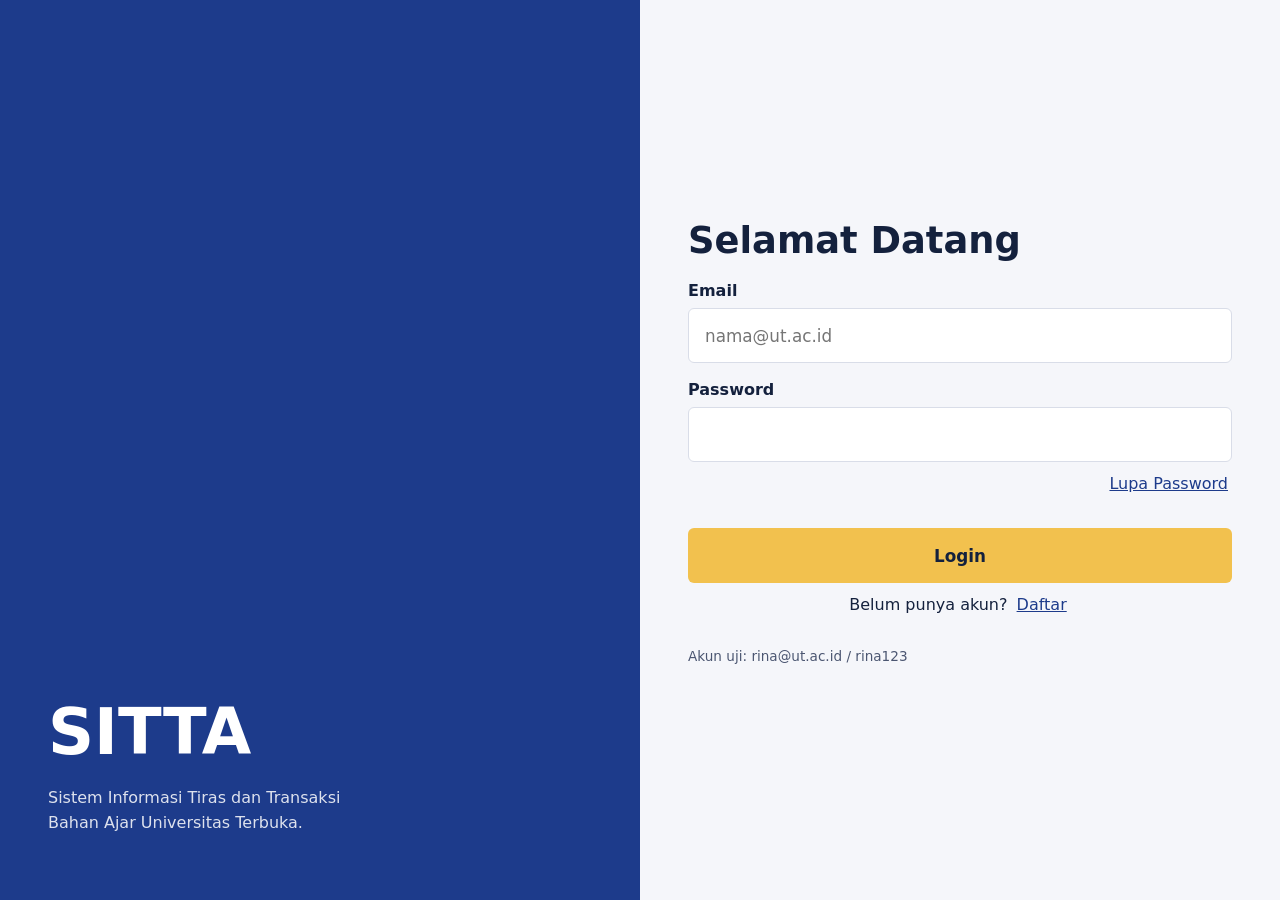
==== index.html @ 622b1bda "First commit" ====
<!doctype html>
<html lang="id">
  <head>
    <meta charset="UTF-8" />
    <meta name="viewport" content="width=device-width, initial-scale=1" />
    <title>Login - SITTA</title>
    <link rel="stylesheet" href="css/style.css" />
  </head>
  <body data-page="login">
    <div class="login-page">
      <header class="login-hero">
        <h1>SITTA</h1>
        <p>
          Sistem Informasi Tiras dan Transaksi Bahan Ajar Universitas Terbuka.
        </p>
      </header>
      <main class="login-box">
        <form id="formLogin" novalidate>
          <h2>Selamat Datang</h2>
          <label for="email">Email</label>
          <input
            type="email"
            id="email"
            name="email"
            autocomplete="username"
            placeholder="nama@ut.ac.id"
          />
          <label for="password">Password</label>
          <input
            type="password"
            id="password"
            name="password"
            autocomplete="current-password"
          />
          <div class="row-links">
            <span></span
            ><button type="button" class="link" data-open="modalLupa">
              Lupa Password
            </button>
          </div>
          <p class="err" id="loginErr" role="alert"></p>
          <button type="submit" class="btn">Login</button>
          <p class="row-links" style="justify-content: center">
            Belum punya akun?&nbsp;<button
              type="button"
              class="link"
              data-open="modalDaftar"
            >
              Daftar
            </button>
          </p>
          <p class="hint">Akun uji: rina@ut.ac.id / rina123</p>
        </form>
      </main>
    </div>

    <div
      class="modal"
      id="modalLupa"
      role="dialog"
      aria-modal="true"
      aria-labelledby="tLupa"
    >
      <form class="modal-card" id="formLupa" novalidate>
        <h2 id="tLupa">Lupa Password</h2>
        <p class="muted">
          Masukkan email terdaftar untuk menerima tautan reset.
        </p>
        <label for="lupaEmail">Email</label>
        <input type="email" id="lupaEmail" name="email" />
        <p class="err" id="lupaMsg" role="alert"></p>
        <div class="actions">
          <button type="button" class="btn ghost" data-close="modalLupa">
            Tutup</button
          ><button type="submit" class="btn">Kirim tautan</button>
        </div>
      </form>
    </div>

    <div
      class="modal"
      id="modalDaftar"
      role="dialog"
      aria-modal="true"
      aria-labelledby="tDaftar"
    >
      <form class="modal-card" id="formDaftar" novalidate>
        <h2 id="tDaftar">Daftar Akun</h2>
        <label for="dNama">Nama lengkap</label>
        <input type="text" id="dNama" name="nama" />
        <label for="dEmail">Email</label>
        <input type="email" id="dEmail" name="email" />
        <label for="dPw">Password (min. 6 karakter)</label>
        <input type="password" id="dPw" name="password" />
        <label for="dKonf">Konfirmasi password</label>
        <input type="password" id="dKonf" name="konfirmasi" />
        <p class="err" id="daftarMsg" role="alert"></p>
        <div class="actions">
          <button type="button" class="btn ghost" data-close="modalDaftar">
            Batal
          </button>
          <button type="submit" class="btn">Daftar</button>
        </div>
      </form>
    </div>
    <script src="js/data.js"></script>
    <script src="js/script.js"></script>
  </body>
</html>
---- css/style.css ----
:root {
  --ink: #14213d;
  --blue: #1d3b8b;
  --sun: #f2c14e;
  --sun-d: #d9a521;
  --paper: #f5f6fa;
  --line: #d9dde8;
  --red: #d7392f;
  --ok: #1f7a4d;
  --white: #fff;
}
* {
  box-sizing: border-box;
}
body {
  margin: 0;
  font:
    16px/1.55 "Segoe UI",
    system-ui,
    sans-serif;
  color: var(--ink);
  background: var(--paper);
}
h1,
h2,
h3 {
  line-height: 1.2;
  margin: 0 0 0.5rem;
}
a {
  color: var(--blue);
}
:focus-visible {
  outline: 3px solid var(--blue);
  outline-offset: 2px;
}
button,
input,
select {
  font: inherit;
}
.btn {
  background: var(--sun);
  color: var(--ink);
  border: 0;
  border-radius: 6px;
  padding: 0.65rem 1.1rem;
  font-weight: 700;
  cursor: pointer;
}
.btn:hover {
  background: var(--sun-d);
}
.btn.ghost {
  background: transparent;
  border: 1px solid var(--line);
  font-weight: 600;
}
.link {
  background: none;
  border: 0;
  color: var(--blue);
  cursor: pointer;
  text-decoration: underline;
  padding: 0.25rem;
}
label {
  display: block;
  font-weight: 600;
  margin: 0.9rem 0 0.25rem;
}
input,
select {
  width: 100%;
  padding: 0.6rem 0.7rem;
  border: 1px solid var(--line);
  border-radius: 6px;
  background: var(--white);
}
.err {
  color: var(--red);
  min-height: 1.3em;
  margin: 0.5rem 0 0;
  font-size: 0.92rem;
}
.ok {
  color: var(--ok);
}
.login-page {
  min-height: 100vh;
  display: grid;
  grid-template-columns: 1fr 1fr;
}
.login-hero {
  background: var(--blue);
  color: var(--white);
  padding: 3rem;
  display: flex;
  flex-direction: column;
  justify-content: flex-end;
}
.login-hero h1 {
  font-size: clamp(2.4rem, 5vw, 4rem);
  margin: 0;
}
.login-hero p {
  max-width: 30ch;
  opacity: 0.85;
}
.login-box {
  display: flex;
  align-items: center;
  justify-content: center;
  max-width: none;
  margin: 0;
  padding: 2rem 3rem;
}
.login-box form {
  width: 100%;
  max-width: none;
}
.login-box h2 {
  font-size: 2.3rem;
  margin-bottom: 1rem;
}
.login-box input {
  padding: 0.85rem 1rem;
  font-size: 1.05rem;
}
.login-box .btn {
  display: block;
  width: 100%;
  box-sizing: border-box;
  padding: 0.9rem 1.1rem;
  font-size: 1.05rem;
}
.row-links {
  display: flex;
  justify-content: space-between;
  align-items: center;
  margin-top: 0.4rem;
}
.hint {
  font-size: 0.85rem;
  color: #4b5671;
  margin-top: 1.5rem;
}
.modal {
  position: fixed;
  inset: 0;
  background: rgba(20, 33, 61, 0.6);
  display: none;
  align-items: center;
  justify-content: center;
  padding: 1rem;
  z-index: 50;
}
.modal.show {
  display: flex;
}
.modal-card {
  background: var(--white);
  border-radius: 10px;
  padding: 1.5rem;
  width: min(26rem, 100%);
  max-height: 90vh;
  overflow: auto;
}
.modal-card .btn {
  width: auto;
  margin-top: 0;
}
.modal-card .actions {
  display: flex;
  gap: 0.5rem;
  justify-content: flex-end;
  margin-top: 1rem;
}
.nav {
  background: var(--ink);
  color: var(--white);
  display: flex;
  align-items: center;
  gap: 1rem;
  padding: 0 1rem;
  flex-wrap: wrap;
}
.brand {
  display: flex;
  align-items: center;
  gap: 0.5rem;
  color: var(--sun) !important;
  font-weight: 800;
  padding: 0.8rem 0 !important;
  margin-right: 0.5rem;
}
.brand img {
  height: 28px;
}
.nav ul {
  list-style: none;
  margin: 0;
  padding: 0;
  display: flex;
  flex-wrap: wrap;
}
.nav li {
  position: relative;
}
.nav a,
.nav .dd > button {
  display: block;
  color: var(--white);
  text-decoration: none;
  padding: 0.9rem;
  background: none;
  border: 0;
  cursor: pointer;
}
.nav a.active {
  box-shadow: inset 0 -4px 0 var(--sun);
}
.nav a:hover,
.nav .dd > button:hover,
.dd.open > button {
  background: var(--red);
}
.nav .brand:hover {
  background: none;
}
.sub {
  display: flex;
  flex-direction: column;
  position: absolute;
  left: 0;
  top: 100%;
  min-width: 18rem;
  background: var(--white);
  border-top: 4px solid var(--sun);
  box-shadow: 0 10px 24px rgba(0, 0, 0, 0.25);
  z-index: 20;
  visibility: hidden;
  opacity: 0;
  transform: translateY(-6px);
  transition:
    opacity 0.15s,
    transform 0.15s,
    visibility 0.15s;
}
.dd.open .sub {
  visibility: visible;
  opacity: 1;
  transform: none;
}
.caret {
  display: inline-block;
  transition: transform 0.15s;
}
.dd.open .caret {
  transform: rotate(180deg);
}
.nav .brand.active {
  background: none;
}
.nav .sub a {
  color: var(--ink);
  white-space: nowrap;
  padding: 0.8rem 1rem;
  border-bottom: 1px solid var(--line);
}
.nav .sub a:hover {
  background: var(--sun);
}
.who {
  margin-left: auto;
  display: flex;
  gap: 0.7rem;
  align-items: center;
  font-size: 0.9rem;
}
.who .btn {
  padding: 0.35rem 0.8rem;
}
main {
  max-width: 62rem;
  margin: 0 auto;
  padding: 1.5rem 1rem 3rem;
}
.greet {
  font-size: clamp(1.8rem, 4vw, 2.6rem);
}
.muted {
  color: #4b5671;
}
.stats {
  display: grid;
  grid-template-columns: repeat(auto-fit, minmax(11rem, 1fr));
  gap: 1rem;
  margin: 1.5rem 0;
}
.stat {
  background: var(--white);
  border-left: 6px solid var(--sun);
  padding: 1rem;
  border-radius: 6px;
}
.stat strong {
  display: block;
  font-size: 1.8rem;
}
.panel {
  background: var(--white);
  border: 1px solid var(--line);
  border-radius: 8px;
  padding: 1.2rem;
  margin-top: 1.2rem;
}
.inline-form {
  display: flex;
  gap: 0.6rem;
  align-items: end;
  flex-wrap: wrap;
}
.inline-form > div {
  flex: 1 1 14rem;
}
.grid-form {
  display: grid;
  grid-template-columns: repeat(auto-fit, minmax(10rem, 1fr));
  gap: 0 1rem;
  align-items: end;
}
.table-wrap {
  overflow-x: auto;
}
table {
  width: 100%;
  border-collapse: collapse;
}
th,
td {
  padding: 0.6rem 0.7rem;
  text-align: left;
  border-bottom: 1px solid var(--line);
}
th {
  background: var(--ink);
  color: var(--white);
  font-weight: 600;
}
tr.new {
  animation: flash 1.6s;
}
@keyframes flash {
  from {
    background: var(--sun);
  }
  to {
    background: transparent;
  }
}
.tag {
  display: inline-block;
  padding: 0.1rem 0.6rem;
  border-radius: 99px;
  font-size: 0.82rem;
  font-weight: 700;
  background: #e5f3ec;
  color: var(--ok);
}
.tag.low {
  background: #fde7e5;
  color: var(--red);
}
.result-head {
  background: var(--blue);
  color: var(--white);
  border-radius: 8px;
  padding: 1.6rem;
  margin-top: 1.5rem;
}
.result-head h2 {
  margin-bottom: 0.8rem;
}
.result-head .tag {
  background: var(--sun);
  color: var(--ink);
}
.bar {
  height: 12px;
  background: rgba(255, 255, 255, 0.25);
  border-radius: 99px;
  overflow: hidden;
  margin: 1rem 0 0.3rem;
}
.bar > span {
  display: block;
  height: 100%;
  background: var(--sun);
  transition: width 0.6s;
}
dl {
  display: grid;
  grid-template-columns: max-content 1fr;
  gap: 0.3rem 1.2rem;
  margin: 1rem 0 0;
}
dt {
  opacity: 0.8;
}
dd {
  margin: 0;
  font-weight: 600;
}
.timeline {
  list-style: none;
  padding: 0;
  margin: 0;
  border-left: 3px solid var(--sun);
}
.timeline li {
  padding: 0 0 1rem 1rem;
  position: relative;
}
.timeline li::before {
  content: "";
  position: absolute;
  left: -9px;
  top: 0.4rem;
  width: 15px;
  height: 15px;
  border-radius: 50%;
  background: var(--sun);
  border: 3px solid var(--white);
}
.timeline time {
  display: block;
  font-size: 0.85rem;
  color: #4b5671;
}
footer {
  text-align: center;
  color: #4b5671;
  font-size: 0.85rem;
  padding: 1.5rem;
}
.thumb {
  display: block;
  width: 48px;
  height: 64px;
  object-fit: cover;
  border-radius: 4px;
  border: 1px solid var(--line);
}
.thumb.kosong {
  display: flex;
  align-items: center;
  justify-content: center;
  background: var(--paper);
  color: #4b5671;
  font-size: 0.65rem;
  text-align: center;
}
.table-wrap .btn {
  padding: 0.3rem 0.8rem;
}
.modal-card dl {
  margin: 1rem 0;
}
.modal-card dt {
  opacity: 1;
  color: #4b5671;
}
.thumb {
  display: block;
  width: 48px;
  height: 64px;
  object-fit: cover;
  border-radius: 4px;
  border: 1px solid var(--line);
}
.thumb.kosong {
  display: flex;
  align-items: center;
  justify-content: center;
  background: var(--paper);
  color: #4b5671;
  font-size: 0.65rem;
  text-align: center;
}
.cover {
  display: block;
  width: 100%;
  max-height: 16rem;
  object-fit: contain;
  background: var(--paper);
  border-radius: 6px;
  margin: 0.8rem 0;
}
.cover[hidden] {
  display: none;
}
.grid-form {
  align-items: start;
}
.grid-form input:not([type="file"]),
.grid-form select {
  height: 2.9rem;
}
.grid-form .full {
  grid-column: 1/-1;
}

input[type="file"] {
  padding: 0.5rem;
  background: var(--paper);
  border: 1px dashed var(--blue);
  cursor: pointer;
}
input[type="file"]::file-selector-button {
  background: var(--blue);
  color: var(--white);
  border: 0;
  border-radius: 5px;
  padding: 0.45rem 0.9rem;
  margin-right: 0.8rem;
  font-weight: 600;
  cursor: pointer;
}
input[type="file"]::file-selector-button:hover {
  background: var(--ink);
}
@media (max-width: 760px) {
  .login-page {
    grid-template-columns: 1fr;
  }
  .login-hero {
    padding: 2rem;
  }
  .who {
    margin-left: 0;
  }
}
@media (prefers-reduced-motion: reduce) {
  * {
    animation: none !important;
    transition: none !important;
  }
}
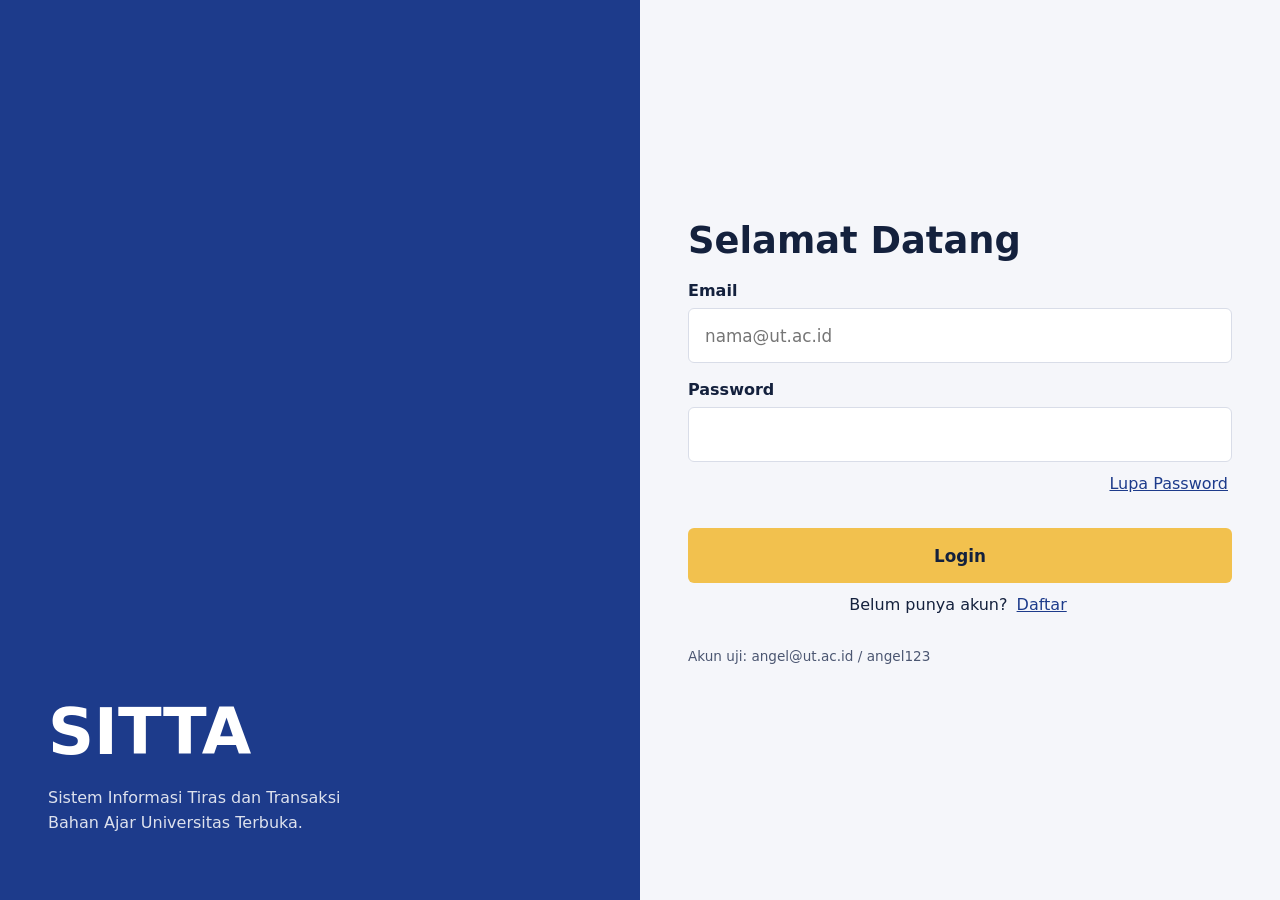
==== commit 1c3a58a6: "Update teks akun uji di halaman login" ====
--- a/index.html
+++ b/index.html
@@ -49,7 +49,7 @@
               Daftar
             </button>
           </p>
-          <p class="hint">Akun uji: rina@ut.ac.id / rina123</p>
+          <p class="hint">Akun uji: angel@ut.ac.id / angel123</p>
         </form>
       </main>
     </div>
